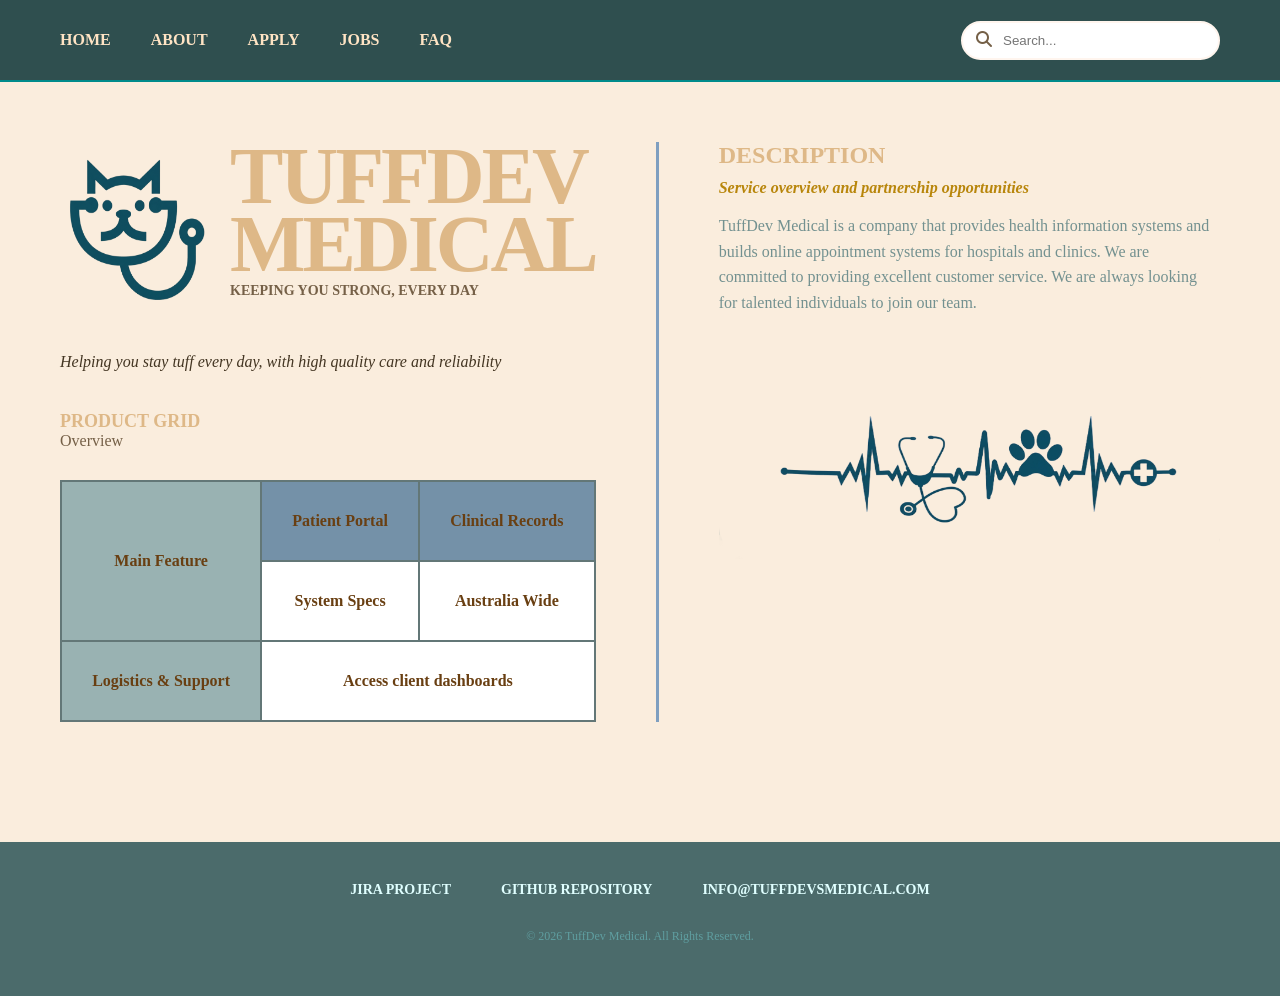
==== Index.html @ 8bb1019e "index almost done" ====
<!DOCTYPE html>
<html lang="en">
<head>
    <meta charset="utf-8" />
    <meta name="description" content="TuffDev Medical - Exact Template Layout" />
    <meta name="author" content="A. Student" />
    <link rel="stylesheet" href="index.css" />
    <link rel="stylesheet" href="https://cdnjs.cloudflare.com/ajax/libs/font-awesome/6.4.2/css/all.min.css" />
    <title>TuffDev Medical - Home</title>
</head>
<body>

    <header class="topbar">
        <nav class="nav">
            <ul>
                <li><a href="index.html">Home</a></li>
                <li><a href="about.html">About</a></li>
                <li><a href="apply.html">Apply</a></li>
                <li><a href="jobs.html">Jobs</a></li>
                <li><a href="FAQ.html">FAQ</a></li>
            </ul>
        </nav>
        <div class="search-bar">
            <span class="search-icon"><i class="fas fa-search"></i></span>
            <input type="text" placeholder="Search...">
        </div>
    </header>

    <main class="layout">
        
        <section class="left-column">
            
            <div class="header">
                <img src="images/background-removed-background-removed.png" alt="TuffDev Medical Logo" class="logocat" />
                
                <div class="title-text">
                    <h1 class="bold-title">TUFFDEV<br>MEDICAL</h1>
                    <p class="tagline">Keeping you strong, every day</p>
                </div>
            </div>

            <p class="slogan">Helping you stay tuff every day, with high quality care and reliability</p>

            <div class="headingblock">
                <h2>Product Grid</h2>
                <h3>Overview</h3>
            </div>

            <table class="grid-table">
                <tr>
                    <td rowspan="2" class="highlight-cell">Main Feature</td>
                    <td class="cell">Patient Portal</td>
                    <td class="cell">Clinical Records</td>
                </tr>
                <tr>
                    <td>System Specs</td>
                    <td>Australia Wide</td>
                </tr>
                <tr>
                    <td class="highlight-cell">Logistics & Support</td>
                    <td colspan="2">Access client dashboards</td>
                </tr>
            </table>

        </section> <div class="divider-line"></div>

        <section class="right-column">
            
            <div class="desc-heading">
                <h2>Description</h2>
            </div>
            
            <p class="desc-tagline">Service overview and partnership opportunities</p>
            
            <p class="desc-words">TuffDev Medical is a company that provides health information systems and builds online appointment systems for hospitals and clinics. We are committed to providing excellent customer service. We are always looking for talented individuals to join our team.</p>

            <div class="image-box">
                <img src="images/background-removed-background-removed (3).png" alt="Three cats dressed in green medical scrubs" />
            </div>
        </div>
        
        </section> </main>
    <footer class="main-footer">
       <div class="footer-content">
        <div class="footer-links">
            <a href="https://your-jira-link-here.atlassian.net" target="_blank">Jira Project</a>
            <a href="https://github.com/106222758/tuffdevs_group_project.git" target="_blank">GitHub Repository</a>
            <a href="mailto:info@tuffdevsmedical.com">info@tuffdevsmedical.com</a>
        </div>
        <p class="copyright">&copy; 2026 TuffDev Medical. All Rights Reserved.</p>
         </div>
     </footer>
</body>
</html>
---- index.css ----
body {
    font-family: Georgia, 'Times New Roman', Times, serif;
    margin: 0;
    background-color: rgb(250, 237, 221); 
    color: rgb(145, 146, 129);
}

.topbar {
    display: flex;
    justify-content: space-between;
    align-items: center;
    padding: 15px 60px;
    background-color: DarkSlateGray; 
    border-bottom: 2px solid darkcyan;
}

.nav ul {
    list-style: none;
    display: flex;
    gap: 40px;
    padding: 0;
}

.nav a {
    text-decoration: none;
    color: bisque;
    font-weight: bold;
    text-transform: uppercase;
}

.search-bar {
    position: relative;
    display: flex;
}

.search-icon {
    position: absolute;
    left: 15px;
    top: 50%;
    transform: translateY(-50%);
    color: rgb(117, 96, 71);
    pointer-events: none;
}

.search-bar input {
    border: 2px solid seashell;
    border-radius: 20px;
    padding: 10px 15px 10px 40px;
    width: 200px;
}

.layout {
    display: flex;
    padding: 60px;
    align-items: flex-start; 
    position: relative;
    gap: 60px;
}

.left-column, .right-column {
    flex: 1; 
}

.divider-line {
    width: 3px;
    background-color: rgb(127, 159, 192);
    align-self: stretch; 
}

.header {
    display: flex;
    align-items: center;
    gap: 20px;
    margin-bottom: 40px;
}


.bold-title {
    font-size: 80px;
    font-weight: bold;
    line-height: 0.85;
    margin: 0;
    letter-spacing: -3px;
    color: burlywood;
}

.tagline {
    font-size: 14px;
    text-transform: uppercase;
    font-weight: bold;
    color: rgb(117, 96, 71);
    margin-top: 5px;
}

.slogan {
    font-size: 16px;
    font-style: italic;
    color: rgb(67, 53, 34);
    margin-bottom: 40px;
    max-width: 500px;
}

.logocat { 
    width: 150px;
    height: 150px;
}

.headingblock h2 {
    font-size: 18px;
    font-weight: bold;
    margin: 0;
    text-transform: uppercase;
    color: burlywood;
}

.headingblock h3 {
    font-size: 16px;
    margin: 0;
    font-weight: normal;
    color: rgb(117, 96, 71);
}

.grid-table {
    width: 100%;
    border-collapse: collapse;
    margin-top: 30px;
    background-color: White;
}

.grid-table td {
    border: 2px solid rgb(99, 119, 119);
    padding: 30px;
    text-align: center;
    color: rgb(105, 63, 18);
    font-weight: bold;
}

.highlight-cell {
    background-color: rgb(153, 178, 178);
    color: darkgoldenrod;
}

.cell {
    background-color: rgb(116, 145, 168);
    color: rgb(136, 96, 53);
}

.desc-heading h2 {
    font-size: 24px;
    font-weight: bold;
    margin: 0;
    text-transform: uppercase;
    color: burlywood;
}

.desc-tagline {
    font-size: 16px;
    font-weight: bold;
    font-style: italic;
    color: darkgoldenrod;
    margin: 10px 0;
}

.desc-words {
    max-width: 500px;
    line-height: 1.6;
    color: rgb(115, 145, 144);
    margin-bottom: 60px;
}

.image-box img {
    max-width: 100%; 
    height: auto; 
    display: block; 
    border-radius: 4px;
}

.main-footer {
    background-color: rgb(75, 107, 107); 
    color: White;
    padding: 40px 60px;
    margin-top: 60px; 
}

.footer-content {
    display: flex;
    flex-direction: column;
    align-items: center;
    gap: 20px;
}

.footer-links {
    display: flex;
    gap: 50px; 
}

.footer-links a {
    color: LightCyan; 
    text-decoration: none;
    font-weight: bold;
    text-transform: uppercase;
    font-size: 14px;
    border-bottom: 1px solid transparent;
    transition: 0.3s;
}

.footer-links a:hover {
    border-bottom: 1px solid LightCyan;
    color: White;
}

.copyright {
    font-size: 12px;
    color: CadetBlue;
    margin-top: 10px;
}
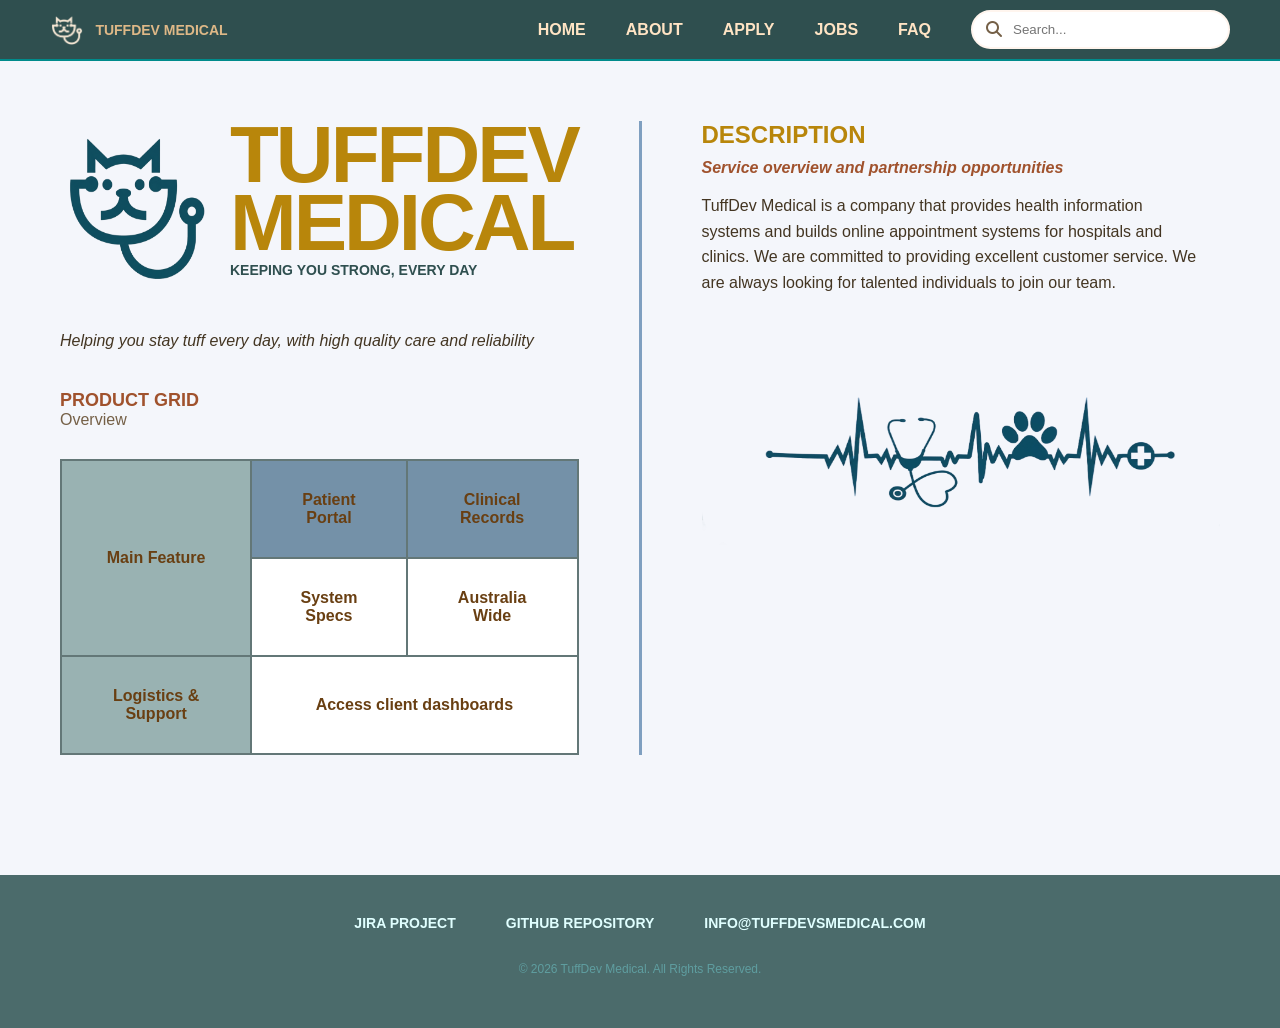
==== commit 6760b136: "logo and name added to header" ====
--- a/Index.html
+++ b/Index.html
@@ -11,6 +11,9 @@
 <body>
 
     <header class="topbar">
+        <div class="brand">
+            <img src="images/cat.png" alt="TuffDev Medical Logo" class="logoa" />  <p class="company-namea">TuffDev Medical</p>
+        </div>
         <nav class="nav">
             <ul>
                 <li><a href="index.html">Home</a></li>
--- a/index.css
+++ b/index.css
@@ -1,7 +1,7 @@
 body {
-    font-family: Georgia, 'Times New Roman', Times, serif;
-    margin: 0;
-    background-color: rgb(250, 237, 221); 
+    font-family: 'Poppins', sans-serif;
+    margin: 0;
+    background-color: #f4f6fb; 
     color: rgb(145, 146, 129);
 }
 
@@ -9,8 +9,8 @@
     display: flex;
     justify-content: space-between;
     align-items: center;
-    padding: 15px 60px;
-    background-color: DarkSlateGray; 
+    padding: 10px 50px;
+    background-color: darkslategray; 
     border-bottom: 2px solid darkcyan;
 }
 
@@ -19,6 +19,12 @@
     display: flex;
     gap: 40px;
     padding: 0;
+    margin: 0;
+}
+
+.nav {
+    margin-left: auto;
+    margin-right: 40px;
 }
 
 .nav a {
@@ -49,6 +55,26 @@
     width: 200px;
 }
 
+.brand {
+    display: flex;
+    align-items: center;
+    gap: 12px;
+}
+
+.logoa {
+    height: 30px; 
+    width: auto;
+}
+
+.company-namea {
+    margin: 0; 
+    color: burlywood; 
+    font-weight: bold;
+    text-transform: uppercase;
+    font-size: 14px; 
+    white-space: nowrap; 
+}
+
 .layout {
     display: flex;
     padding: 60px;
@@ -81,14 +107,14 @@
     line-height: 0.85;
     margin: 0;
     letter-spacing: -3px;
-    color: burlywood;
+    color: darkgoldenrod;
 }
 
 .tagline {
     font-size: 14px;
     text-transform: uppercase;
     font-weight: bold;
-    color: rgb(117, 96, 71);
+    color: darkslategray;
     margin-top: 5px;
 }
 
@@ -110,7 +136,7 @@
     font-weight: bold;
     margin: 0;
     text-transform: uppercase;
-    color: burlywood;
+    color: sienna;
 }
 
 .headingblock h3 {
@@ -150,21 +176,21 @@
     font-weight: bold;
     margin: 0;
     text-transform: uppercase;
-    color: burlywood;
+    color: darkgoldenrod;
 }
 
 .desc-tagline {
     font-size: 16px;
     font-weight: bold;
     font-style: italic;
-    color: darkgoldenrod;
+    color: sienna;
     margin: 10px 0;
 }
 
 .desc-words {
     max-width: 500px;
     line-height: 1.6;
-    color: rgb(115, 145, 144);
+    color: rgb(67, 53, 34);
     margin-bottom: 60px;
 }
 
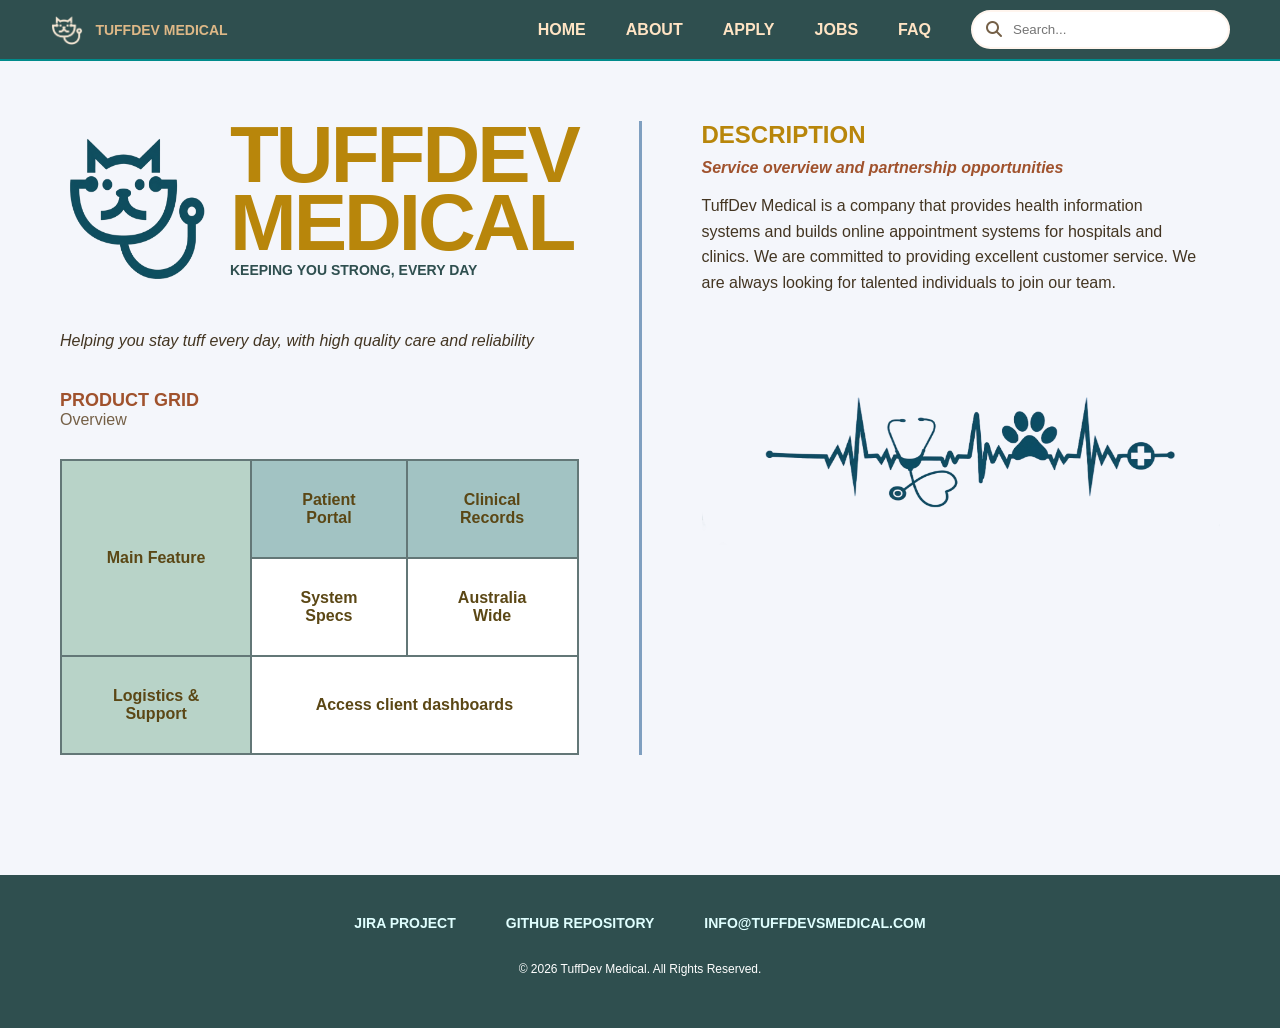
==== commit 4a1083a1: "notes added" ====
--- a/Index.html
+++ b/Index.html
@@ -9,7 +9,7 @@
     <title>TuffDev Medical - Home</title>
 </head>
 <body>
-
+   <!-- Topbar/header with brand logo, navigation, and search bar -->
     <header class="topbar">
         <div class="brand">
             <img src="images/cat.png" alt="TuffDev Medical Logo" class="logoa" />  <p class="company-namea">TuffDev Medical</p>
@@ -24,11 +24,13 @@
             </ul>
         </nav>
         <div class="search-bar">
+            <label for="search-input" class="visually-hidden">Search our website</label>
             <span class="search-icon"><i class="fas fa-search"></i></span>
-            <input type="text" placeholder="Search...">
+            <input type="text" id="search-input" placeholder="Search...">
         </div>
     </header>
 
+    <!-- Main content area with two columns and a divider -->
     <main class="layout">
         
         <section class="left-column">
@@ -49,6 +51,7 @@
                 <h3>Overview</h3>
             </div>
 
+            <!-- Grid Table with merged cells -->
             <table class="grid-table">
                 <tr>
                     <td rowspan="2" class="highlight-cell">Main Feature</td>
@@ -65,7 +68,7 @@
                 </tr>
             </table>
 
-        </section> <div class="divider-line"></div>
+        </section> <div class="divider-line"></div> <!-- Divider line between columns -->
 
         <section class="right-column">
             
@@ -78,15 +81,17 @@
             <p class="desc-words">TuffDev Medical is a company that provides health information systems and builds online appointment systems for hospitals and clinics. We are committed to providing excellent customer service. We are always looking for talented individuals to join our team.</p>
 
             <div class="image-box">
-                <img src="images/background-removed-background-removed (3).png" alt="Three cats dressed in green medical scrubs" />
+                <img src="images/background-removed-background-removed (3).png" alt="TuffDev Medical team" />
             </div>
         </div>
         
         </section> </main>
+
+        <!-- Footer with contact information, links and copyright -->
     <footer class="main-footer">
        <div class="footer-content">
         <div class="footer-links">
-            <a href="https://your-jira-link-here.atlassian.net" target="_blank">Jira Project</a>
+            <a href="https://tuffdevs.atlassian.net/jira/software/projects/SCRUM/boards/1" target="_blank">Jira Project</a>
             <a href="https://github.com/106222758/tuffdevs_group_project.git" target="_blank">GitHub Repository</a>
             <a href="mailto:info@tuffdevsmedical.com">info@tuffdevsmedical.com</a>
         </div>
--- a/index.css
+++ b/index.css
@@ -1,10 +1,12 @@
+
 body {
     font-family: 'Poppins', sans-serif;
     margin: 0;
     background-color: #f4f6fb; 
     color: rgb(145, 146, 129);
 }
-
+ 
+/* Topbar Styles */
 .topbar {
     display: flex;
     justify-content: space-between;
@@ -14,6 +16,7 @@
     border-bottom: 2px solid darkcyan;
 }
 
+/* Navigation Styles for Topbar */
 .nav ul {
     list-style: none;
     display: flex;
@@ -34,6 +37,7 @@
     text-transform: uppercase;
 }
 
+/* Search Bar Styles for Topbar */
 .search-bar {
     position: relative;
     display: flex;
@@ -55,6 +59,25 @@
     width: 200px;
 }
 
+.visually-hidden {
+    position: absolute;
+    width: 1px;
+    height: 1px;
+    padding: 0;
+    margin: -1px;
+    overflow: hidden;
+    clip: rect(0, 0, 0, 0);
+    border: 0;
+}
+
+#search-input {
+    border: 2px solid seashell;
+    border-radius: 20px;
+    padding: 10px 15px 10px 40px;
+    width: 200px;
+}
+
+/* Brand logo and name Styles for Topbar */
 .brand {
     display: flex;
     align-items: center;
@@ -75,6 +98,7 @@
     white-space: nowrap; 
 }
 
+/* Main Content Styles with layout and dividers */
 .layout {
     display: flex;
     padding: 60px;
@@ -146,6 +170,7 @@
     color: rgb(117, 96, 71);
 }
 
+/* Grid Table Styles */
 .grid-table {
     width: 100%;
     border-collapse: collapse;
@@ -157,20 +182,21 @@
     border: 2px solid rgb(99, 119, 119);
     padding: 30px;
     text-align: center;
-    color: rgb(105, 63, 18);
+    color: rgb(91, 71, 21);
     font-weight: bold;
 }
 
 .highlight-cell {
-    background-color: rgb(153, 178, 178);
+    background-color: rgb(184, 211, 200);
     color: darkgoldenrod;
 }
 
 .cell {
-    background-color: rgb(116, 145, 168);
+    background-color: rgb(162, 195, 195);
     color: rgb(136, 96, 53);
 }
 
+/* Description Section Styles */
 .desc-heading h2 {
     font-size: 24px;
     font-weight: bold;
@@ -201,8 +227,9 @@
     border-radius: 4px;
 }
 
+/* Footer Styles */
 .main-footer {
-    background-color: rgb(75, 107, 107); 
+    background-color: darkslategray; 
     color: White;
     padding: 40px 60px;
     margin-top: 60px; 
@@ -237,6 +264,6 @@
 
 .copyright {
     font-size: 12px;
-    color: CadetBlue;
+    color: white;
     margin-top: 10px;
 }
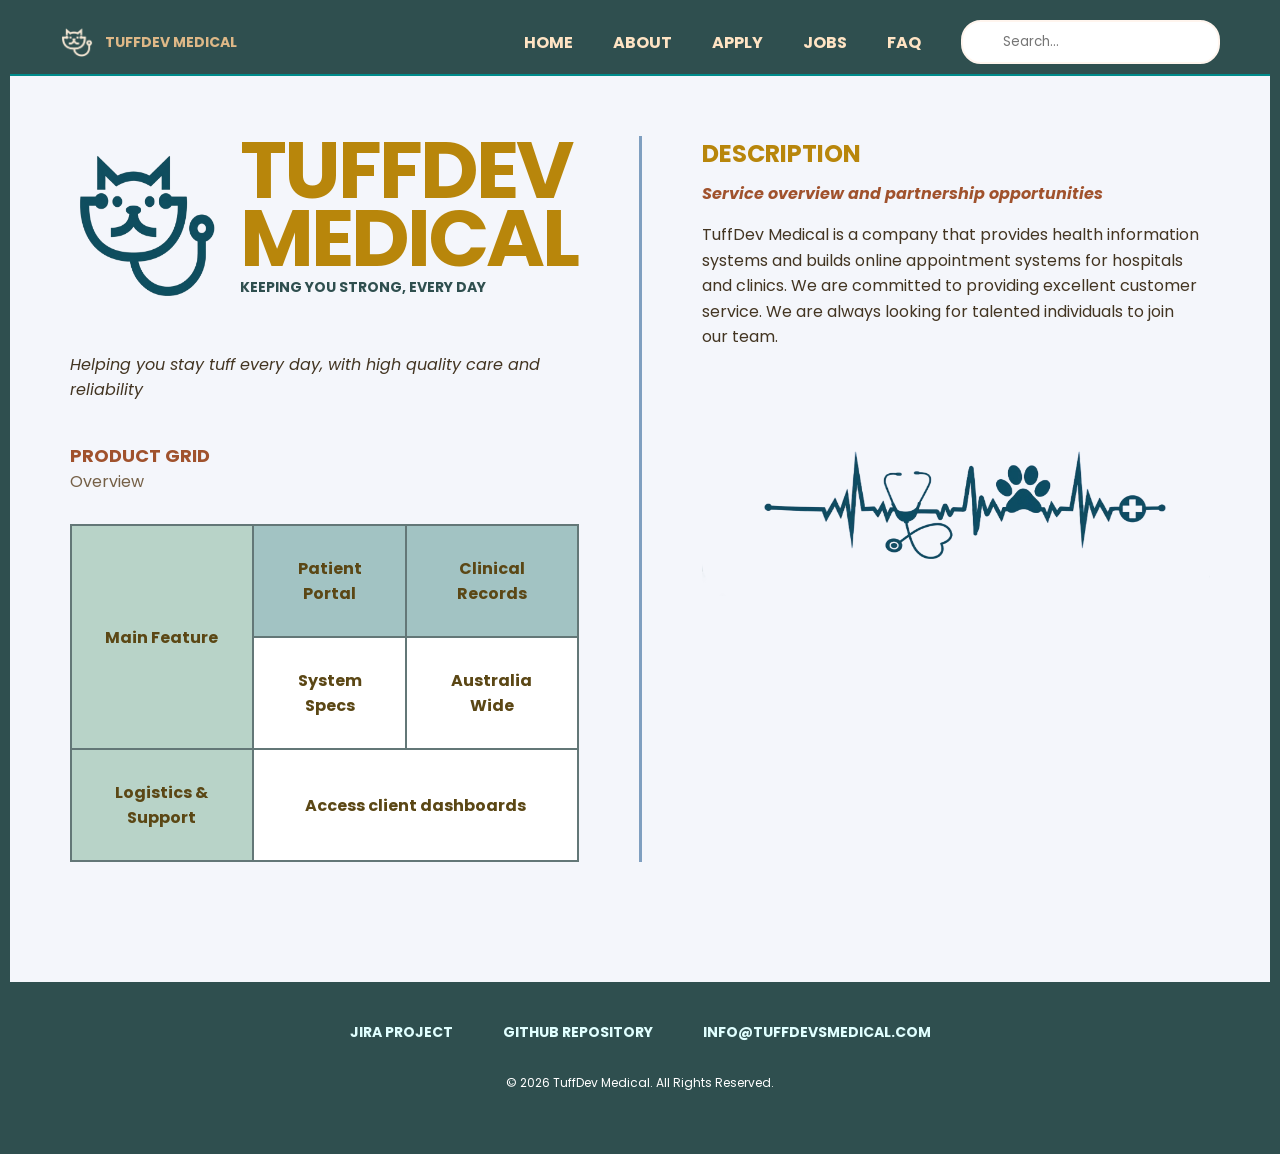
==== commit fea41544: "update" ====
--- a/Index.html
+++ b/Index.html
@@ -4,8 +4,14 @@
     <meta charset="utf-8" />
     <meta name="description" content="TuffDev Medical - Exact Template Layout" />
     <meta name="author" content="A. Student" />
-    <link rel="stylesheet" href="index.css" />
-    <link rel="stylesheet" href="https://cdnjs.cloudflare.com/ajax/libs/font-awesome/6.4.2/css/all.min.css" />
+    <link rel="stylesheet" href="styles.css" />
+    <link rel="stylesheet" href="index.css" /> <style>
+        body {
+            border: 10px solid darkslategray; 
+        }
+    </style>
+
+    <link rel="stylesheet" href="https://fonts.googleapis.com/css2?family=Poppins:wght@300;400;600;700&family=DM+Serif+Display&display=swap" />
     <title>TuffDev Medical - Home</title>
 </head>
 <body>
@@ -36,7 +42,7 @@
         <section class="left-column">
             
             <div class="header">
-                <img src="images/background-removed-background-removed.png" alt="TuffDev Medical Logo" class="logocat" />
+                <img src="images/background-removed-background-removed.png" alt="TuffDev Medical Logo"  style="width: 150px; height: 150px;"/>
                 
                 <div class="title-text">
                     <h1 class="bold-title">TUFFDEV<br>MEDICAL</h1>
--- a/styles.css
+++ b/styles.css
@@ -0,0 +1,152 @@
+/*
+last modified 17/4/2026 9:14 AM by sheng yang
+
+*/
+*{
+    font-family: 'Poppins', sans-serif;
+}
+
+h1 {
+    color: darkgoldenrod;
+    font-family: 'Poppins', sans-serif;
+}
+
+body {
+  margin: 0;
+  padding: 0;
+  background-color: #f4f6fb;
+}
+
+main {
+    padding: 0 1.5rem;
+    font-family: 'Poppins', sans-serif;
+    background-color: #f4f6fb;
+}
+
+.topbar {
+    display: flex;
+    justify-content: space-between;
+    align-items: center;
+    padding: 10px 50px;
+    background-color: darkslategray; 
+    border-bottom: 2px solid darkcyan;
+}
+
+.nav ul {
+    list-style: none;
+    display: flex;
+    gap: 40px;
+    padding: 0;
+    margin: 0;
+}
+
+.nav {
+    margin-left: auto;
+    margin-right: 40px;
+}
+
+.nav a {
+    text-decoration: none;
+    color: bisque;
+    font-weight: bold;
+    text-transform: uppercase;
+}
+
+.search-bar {
+    position: relative;
+    display: flex;
+}
+
+.search-icon {
+    position: absolute;
+    left: 15px;
+    top: 50%;
+    transform: translateY(-50%);
+    color: rgb(117, 96, 71);
+    pointer-events: none;
+}
+
+.search-bar input {
+    border: 2px solid seashell;
+    border-radius: 20px;
+    padding: 10px 15px 10px 40px;
+    width: 200px;
+}
+
+.brand {
+    display: flex;
+    align-items: center;
+    gap: 12px;
+}
+
+.logoa {
+    height: 30px; 
+    width: auto;
+}
+
+.company-namea {
+    margin: 0; 
+    color: burlywood; 
+    font-weight: bold;
+    text-transform: uppercase;
+    font-size: 14px; 
+    white-space: nowrap; 
+}
+
+.main-footer { /* Footer content */
+    background-color: darkslategray; 
+    color: White;
+    padding: 40px 60px;
+    margin-top: 60px; 
+}
+
+.footer-content {
+    display: flex;
+    flex-direction: column;
+    align-items: center;
+    gap: 20px;
+}
+
+.footer-links {
+    display: flex;
+    gap: 50px; 
+}
+
+.footer-links a {
+    color: LightCyan; 
+    text-decoration: none;
+    font-weight: bold;
+    text-transform: uppercase;
+    font-size: 14px;
+    border-bottom: 1px solid transparent;
+    transition: 0.3s;
+}
+
+.footer-links a:hover {
+    border-bottom: 1px solid LightCyan;
+    color: White;
+}
+
+.copyright {
+    font-size: 12px;
+    color: white;
+    margin-top: 10px;
+}
+
+.visually-hidden { /* Add label */
+    position: absolute;
+    width: 1px;
+    height: 1px;
+    padding: 0;
+    margin: -1px;
+    overflow: hidden;
+    clip: rect(0, 0, 0, 0);
+    border: 0;
+}
+
+#search-input {
+    border: 2px solid seashell;
+    border-radius: 20px;
+    padding: 10px 15px 10px 40px;
+    width: 200px;
+}
--- a/index.css
+++ b/index.css
@@ -150,11 +150,6 @@
     max-width: 500px;
 }
 
-.logocat { 
-    width: 150px;
-    height: 150px;
-}
-
 .headingblock h2 {
     font-size: 18px;
     font-weight: bold;
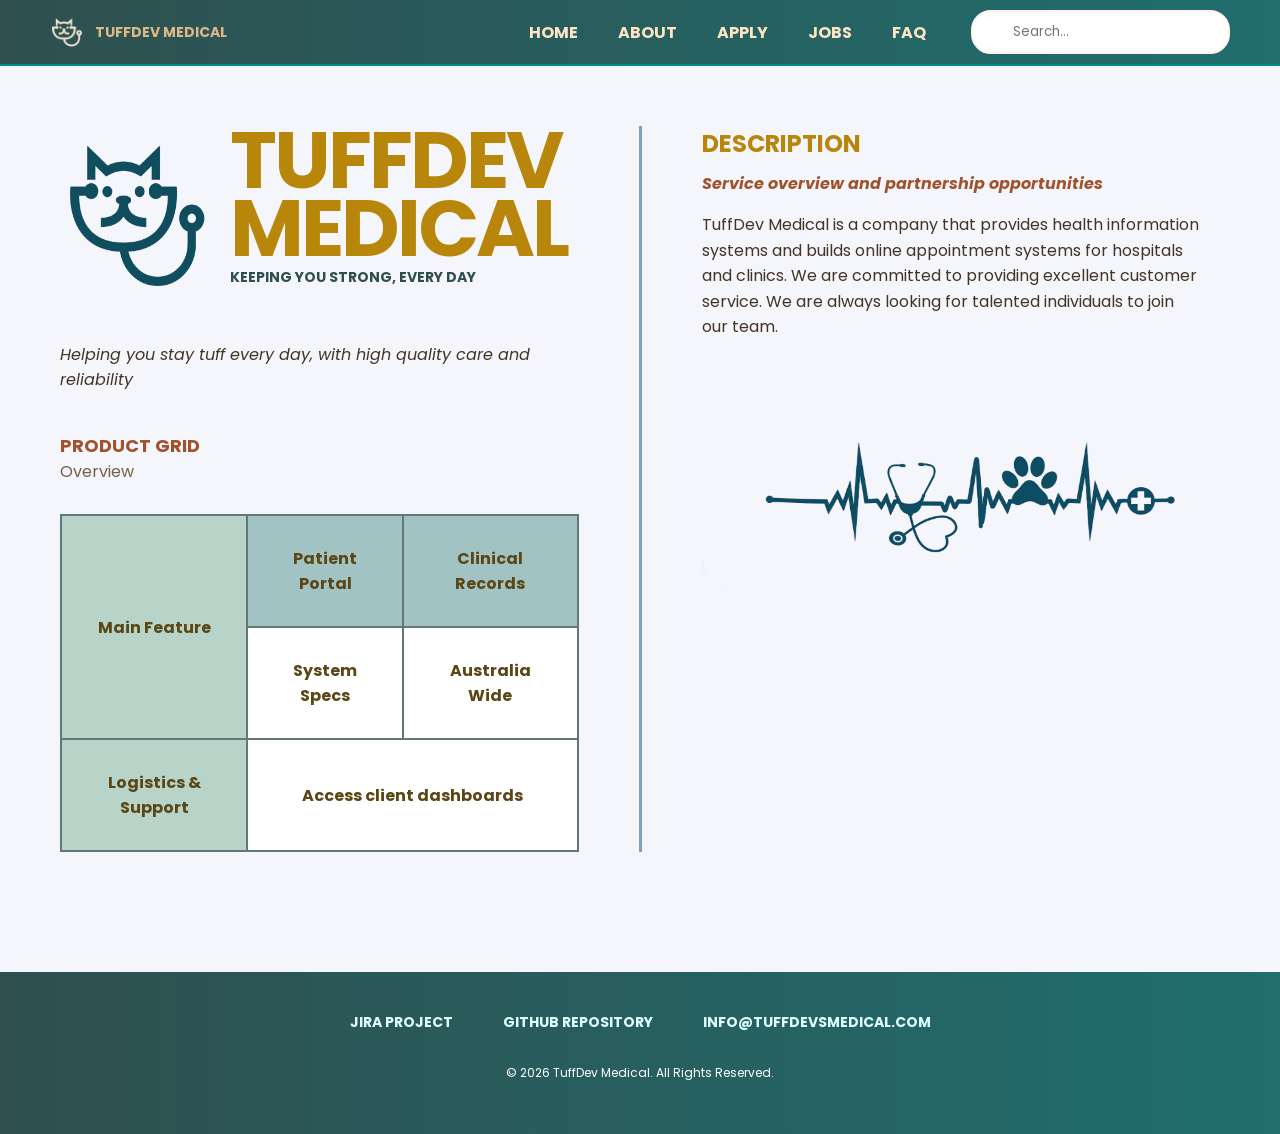
==== commit 835c7e4d: "did some changes" ====
--- a/Index.html
+++ b/Index.html
@@ -5,10 +5,11 @@
     <meta name="description" content="TuffDev Medical - Exact Template Layout" />
     <meta name="author" content="A. Student" />
     <link rel="stylesheet" href="styles.css" />
-    <link rel="stylesheet" href="index.css" /> <style>
-        body {
-            border: 10px solid darkslategray; 
-        }
+    <link rel="stylesheet" href="index.css" />
+    <style>
+        .left-column, .right-column {
+    flex: 1; 
+}
     </style>
 
     <link rel="stylesheet" href="https://fonts.googleapis.com/css2?family=Poppins:wght@300;400;600;700&family=DM+Serif+Display&display=swap" />
@@ -17,24 +18,30 @@
 <body>
    <!-- Topbar/header with brand logo, navigation, and search bar -->
     <header class="topbar">
-        <div class="brand">
-            <img src="images/cat.png" alt="TuffDev Medical Logo" class="logoa" />  <p class="company-namea">TuffDev Medical</p>
-        </div>
-        <nav class="nav">
-            <ul>
-                <li><a href="index.html">Home</a></li>
-                <li><a href="about.html">About</a></li>
-                <li><a href="apply.html">Apply</a></li>
-                <li><a href="jobs.html">Jobs</a></li>
-                <li><a href="FAQ.html">FAQ</a></li>
-            </ul>
-        </nav>
-        <div class="search-bar">
-            <label for="search-input" class="visually-hidden">Search our website</label>
-            <span class="search-icon"><i class="fas fa-search"></i></span>
-            <input type="text" id="search-input" placeholder="Search...">
-        </div>
-    </header>
+    <div class="brand">
+        <img src="images/cat.png" alt="TuffDev Medical Logo" class="logoa" />
+        <p class="company-namea">TuffDev Medical</p>
+    </div>
+    <nav class="nav">
+        <ul>
+            <li><a href="index.html">Home</a></li>
+            <li><a href="about.html">About</a></li>
+            <li><a href="apply.html">Apply</a></li>
+            <li><a href="jobs.html">Jobs</a></li>
+            <li><a href="FAQ.html">FAQ</a></li>
+        </ul>
+    </nav>
+
+    <form action="#" method="get" class="search-bar">
+        <label for="search-input" class="visually-hidden">Search our website</label>
+
+        <button type="submit" class="search-icon-button" aria-label="search button">
+            <i class="fas fa-search"></i>
+        </button>
+
+        <input type="text" id="search-input" name="q" placeholder="Search...">
+    </form>
+</header>
 
     <!-- Main content area with two columns and a divider -->
     <main class="layout">
--- a/styles.css
+++ b/styles.css
@@ -2,11 +2,11 @@
 last modified 17/4/2026 9:14 AM by sheng yang
 
 */
-*{
+*{ /* universal selector for the font */
     font-family: 'Poppins', sans-serif;
 }
 
-h1 {
+h1 { /* h1 styling for every page */
     color: darkgoldenrod;
     font-family: 'Poppins', sans-serif;
 }
@@ -23,12 +23,12 @@
     background-color: #f4f6fb;
 }
 
-.topbar {
+.topbar { /* nav bar styling */
     display: flex;
     justify-content: space-between;
     align-items: center;
     padding: 10px 50px;
-    background-color: darkslategray; 
+    background-image: linear-gradient(to right, darkslategray, rgb(32, 110, 110));
     border-bottom: 2px solid darkcyan;
 }
 
@@ -94,7 +94,7 @@
 }
 
 .main-footer { /* Footer content */
-    background-color: darkslategray; 
+    background-image: linear-gradient(to right, darkslategray, rgb(32, 110, 110));
     color: White;
     padding: 40px 60px;
     margin-top: 60px; 
@@ -149,4 +149,18 @@
     border-radius: 20px;
     padding: 10px 15px 10px 40px;
     width: 200px;
+    flex: 1;
+}
+
+.search-icon-button {
+    background: none;
+    border: none;
+    cursor: pointer;
+    color: SteelBlue; 
+    padding: 0;
+    margin-right: 5px;
+}
+
+.search-icon-button:hover {
+    color: DarkSlateGray; 
 }
--- a/index.css
+++ b/index.css
@@ -6,97 +6,6 @@
     color: rgb(145, 146, 129);
 }
  
-/* Topbar Styles */
-.topbar {
-    display: flex;
-    justify-content: space-between;
-    align-items: center;
-    padding: 10px 50px;
-    background-color: darkslategray; 
-    border-bottom: 2px solid darkcyan;
-}
-
-/* Navigation Styles for Topbar */
-.nav ul {
-    list-style: none;
-    display: flex;
-    gap: 40px;
-    padding: 0;
-    margin: 0;
-}
-
-.nav {
-    margin-left: auto;
-    margin-right: 40px;
-}
-
-.nav a {
-    text-decoration: none;
-    color: bisque;
-    font-weight: bold;
-    text-transform: uppercase;
-}
-
-/* Search Bar Styles for Topbar */
-.search-bar {
-    position: relative;
-    display: flex;
-}
-
-.search-icon {
-    position: absolute;
-    left: 15px;
-    top: 50%;
-    transform: translateY(-50%);
-    color: rgb(117, 96, 71);
-    pointer-events: none;
-}
-
-.search-bar input {
-    border: 2px solid seashell;
-    border-radius: 20px;
-    padding: 10px 15px 10px 40px;
-    width: 200px;
-}
-
-.visually-hidden {
-    position: absolute;
-    width: 1px;
-    height: 1px;
-    padding: 0;
-    margin: -1px;
-    overflow: hidden;
-    clip: rect(0, 0, 0, 0);
-    border: 0;
-}
-
-#search-input {
-    border: 2px solid seashell;
-    border-radius: 20px;
-    padding: 10px 15px 10px 40px;
-    width: 200px;
-}
-
-/* Brand logo and name Styles for Topbar */
-.brand {
-    display: flex;
-    align-items: center;
-    gap: 12px;
-}
-
-.logoa {
-    height: 30px; 
-    width: auto;
-}
-
-.company-namea {
-    margin: 0; 
-    color: burlywood; 
-    font-weight: bold;
-    text-transform: uppercase;
-    font-size: 14px; 
-    white-space: nowrap; 
-}
 
 /* Main Content Styles with layout and dividers */
 .layout {
@@ -105,10 +14,6 @@
     align-items: flex-start; 
     position: relative;
     gap: 60px;
-}
-
-.left-column, .right-column {
-    flex: 1; 
 }
 
 .divider-line {
@@ -221,44 +126,3 @@
     display: block; 
     border-radius: 4px;
 }
-
-/* Footer Styles */
-.main-footer {
-    background-color: darkslategray; 
-    color: White;
-    padding: 40px 60px;
-    margin-top: 60px; 
-}
-
-.footer-content {
-    display: flex;
-    flex-direction: column;
-    align-items: center;
-    gap: 20px;
-}
-
-.footer-links {
-    display: flex;
-    gap: 50px; 
-}
-
-.footer-links a {
-    color: LightCyan; 
-    text-decoration: none;
-    font-weight: bold;
-    text-transform: uppercase;
-    font-size: 14px;
-    border-bottom: 1px solid transparent;
-    transition: 0.3s;
-}
-
-.footer-links a:hover {
-    border-bottom: 1px solid LightCyan;
-    color: White;
-}
-
-.copyright {
-    font-size: 12px;
-    color: white;
-    margin-top: 10px;
-}
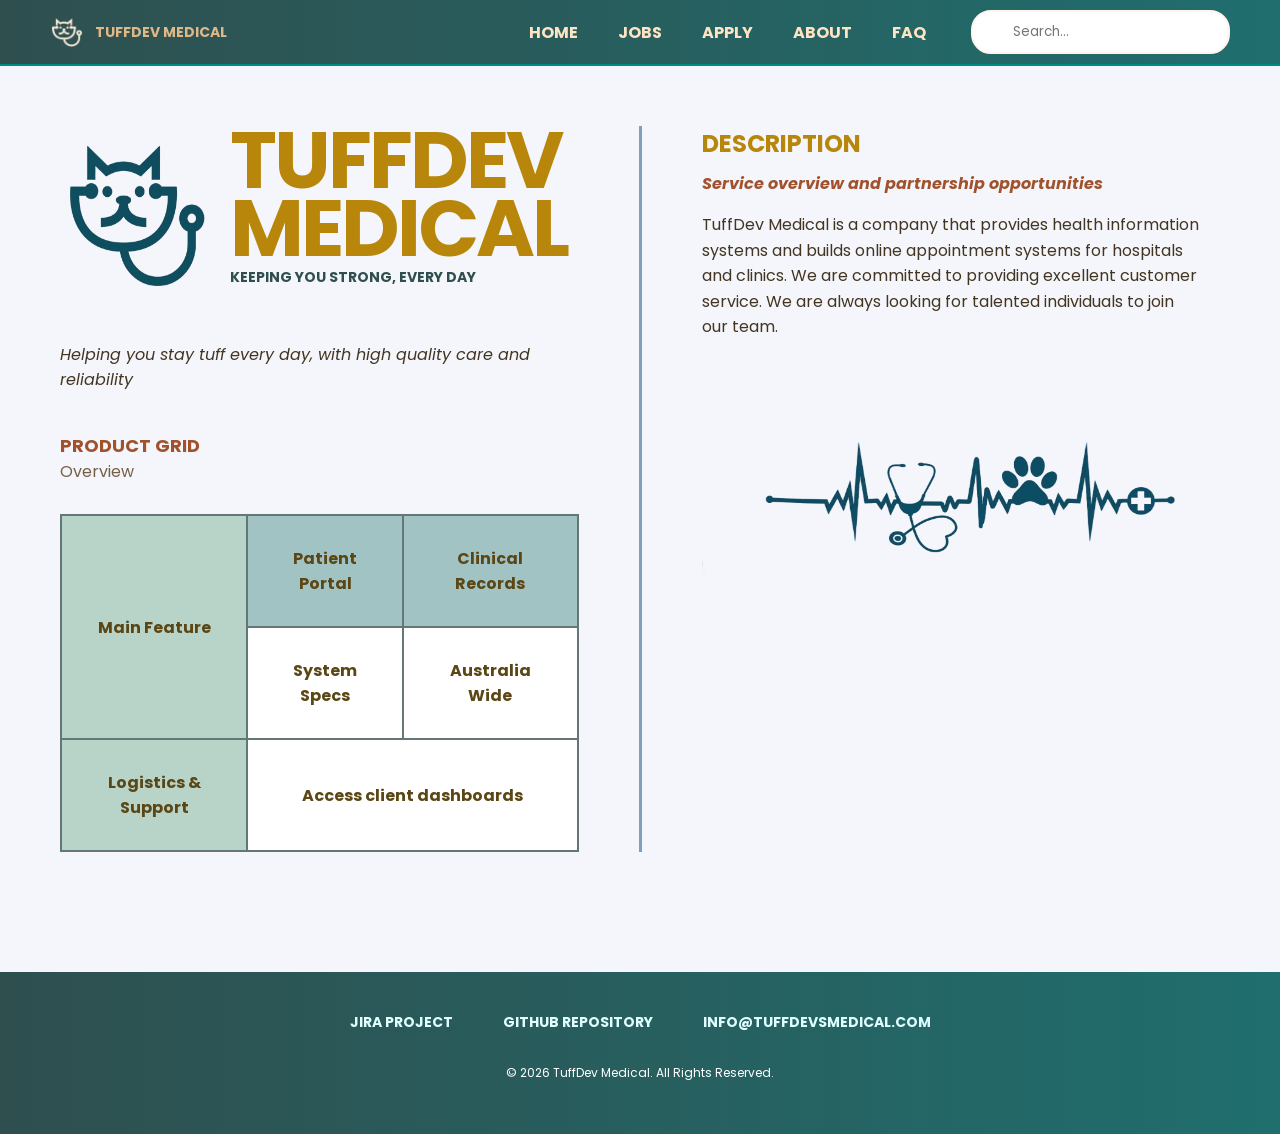
==== commit 6b0b32c0: "finally complete with validation" ====
--- a/Index.html
+++ b/Index.html
@@ -1,34 +1,34 @@
 <!DOCTYPE html>
 <html lang="en">
 <head>
-    <meta charset="utf-8" />
-    <meta name="description" content="TuffDev Medical - Exact Template Layout" />
-    <meta name="author" content="A. Student" />
-    <link rel="stylesheet" href="styles.css" />
-    <link rel="stylesheet" href="index.css" />
+    <meta charset="utf-8" >
+    <meta name="description" content="TuffDev Medical - Exact Template Layout" >
+    <meta name="author" content="A. Student" >
+    <link rel="stylesheet" href="styles.css" >
+    <link rel="stylesheet" href="index.css" >
     <style>
         .left-column, .right-column {
     flex: 1; 
 }
     </style>
 
-    <link rel="stylesheet" href="https://fonts.googleapis.com/css2?family=Poppins:wght@300;400;600;700&family=DM+Serif+Display&display=swap" />
+    <link rel="stylesheet" href="https://fonts.googleapis.com/css2?family=Poppins:wght@300;400;600;700&family=DM+Serif+Display&display=swap" >
     <title>TuffDev Medical - Home</title>
 </head>
 <body>
    <!-- Topbar/header with brand logo, navigation, and search bar -->
     <header class="topbar">
     <div class="brand">
-        <img src="images/cat.png" alt="TuffDev Medical Logo" class="logoa" />
+        <img src="images/cat.png" alt="TuffDev Medical Logo" class="logoa" >
         <p class="company-namea">TuffDev Medical</p>
     </div>
     <nav class="nav">
         <ul>
             <li><a href="index.html">Home</a></li>
+            <li><a href="jobs.html">Jobs</a></li>
+            <li><a href="apply.html">Apply</a></li>
             <li><a href="about.html">About</a></li>
-            <li><a href="apply.html">Apply</a></li>
-            <li><a href="jobs.html">Jobs</a></li>
-            <li><a href="FAQ.html">FAQ</a></li>
+            <li><a href="faq.html">FAQ</a></li>
         </ul>
     </nav>
 
@@ -49,7 +49,7 @@
         <section class="left-column">
             
             <div class="header">
-                <img src="images/background-removed-background-removed.png" alt="TuffDev Medical Logo"  style="width: 150px; height: 150px;"/>
+                <img src="images/background-removed-background-removed.png" alt="TuffDev Medical Logo"  style="width: 150px; height: 150px;">
                 
                 <div class="title-text">
                     <h1 class="bold-title">TUFFDEV<br>MEDICAL</h1>
@@ -94,9 +94,8 @@
             <p class="desc-words">TuffDev Medical is a company that provides health information systems and builds online appointment systems for hospitals and clinics. We are committed to providing excellent customer service. We are always looking for talented individuals to join our team.</p>
 
             <div class="image-box">
-                <img src="images/background-removed-background-removed (3).png" alt="TuffDev Medical team" />
+                <img src="images/background-removed-background-removed(3).png" alt="TuffDev Medical team" >
             </div>
-        </div>
         
         </section> </main>
 
